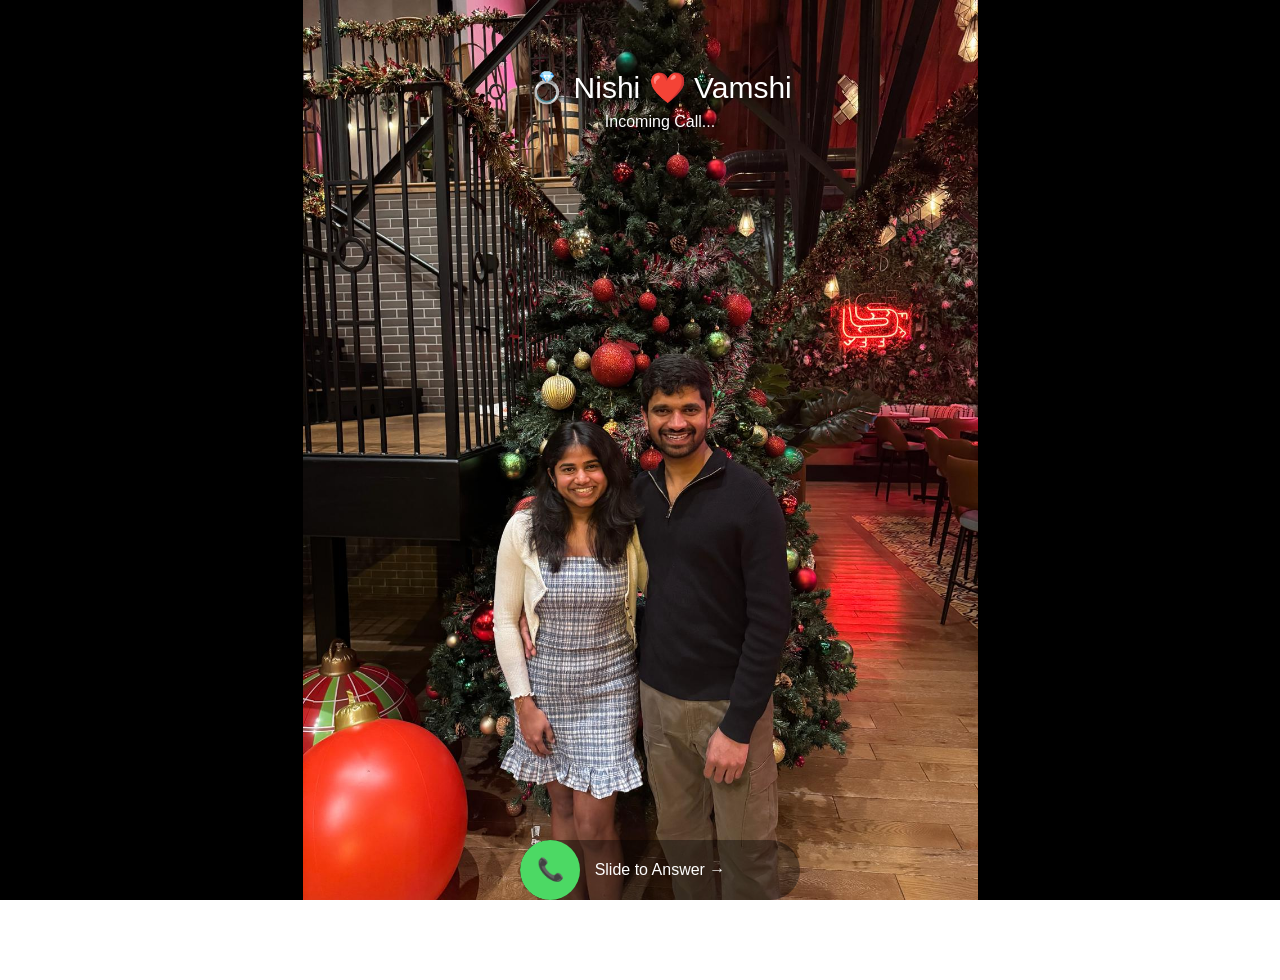
==== index.html @ e2b1ae80 "Final working RSVP form with Formspree" ====
<!DOCTYPE html>
<html lang="en">
<head>
<meta charset="UTF-8">
<meta name="viewport" content="width=device-width, initial-scale=1.0">
<title>Incoming Call</title>

<style>
  body, html {
    margin: 0;
    padding: 0;
    height: 100%;
    font-family: -apple-system, BlinkMacSystemFont, sans-serif;
    overflow: hidden;
  }

  /* FULL IMAGE BACKGROUND (NO BLUR) */
  .background {
    position: absolute;
    width: 100%;
    height: 100%;
  }

  .background img {
    width: 100%;
    height: 100%;
    object-fit: contain; /* 👈 FULL image visible (no crop) */
    background-color: black; /* fills empty space */
  }

  /* Overlay content */
  .screen {
    position: absolute;
    top: 0;
    left: 0;
    width: 100%;
    height: 100%;
    display: flex;
    flex-direction: column;
    justify-content: space-between;
    align-items: center;
    color: white;
    text-align: center;
    padding: 40px 20px;
  }

  .top {
    margin-top: 30px;
  }

  .caller {
    font-size: 30px;
    font-weight: 500;
    text-shadow: 0 2px 6px rgba(0,0,0,0.7);
  }

  .subtext {
    font-size: 16px;
    margin-top: 8px;
    text-shadow: 0 2px 6px rgba(0,0,0,0.7);
  }

  /* SLIDER */
  .slider-container {
    width: 280px;
    max-width: 90%;
    height: 60px;
    background: rgba(0,0,0,0.4);
    border-radius: 40px;
    position: relative;
    overflow: hidden;
    margin-bottom: 40px;
  }

  .slider-text {
    position: absolute;
    width: 100%;
    text-align: center;
    line-height: 60px;
    color: #fff;
    font-size: 16px;
  }

  .slider {
    height: 60px;
    width: 60px;
    background: #4cd964;
    border-radius: 50%;
    position: absolute;
    left: 0;
    top: 0;
    display: flex;
    align-items: center;
    justify-content: center;
    font-size: 22px;
    cursor: grab;
  }

  .slider:active {
    cursor: grabbing;
  }

  /* MOBILE */
  @media (max-width: 600px) {
    .caller {
      font-size: 24px;
    }

    .slider-container {
      height: 55px;
    }

    .slider {
      height: 55px;
      width: 55px;
    }
  }

</style>
</head>

<body>

<!-- BACKGROUND IMAGE -->
<div class="background">
  <img src="cover.jpeg" alt="Couple Photo">
</div>

<!-- UI -->
<div class="screen">
  <div class="top">
    <div class="caller">💍 Nishi ❤️ Vamshi</div>
    <div class="subtext">Incoming Call...</div>
  </div>

  <div class="slider-container">
    <div class="slider-text">Slide to Answer →</div>
    <div class="slider" id="slider">📞</div>
  </div>
</div>

<script>
  const slider = document.getElementById("slider");
  const container = document.querySelector(".slider-container");

  let isDragging = false;

  slider.addEventListener("mousedown", () => isDragging = true);
  document.addEventListener("mouseup", () => isDragging = false);

  document.addEventListener("mousemove", (e) => {
    if (!isDragging) return;

    let rect = container.getBoundingClientRect();
    let x = e.clientX - rect.left - 30;

    if (x < 0) x = 0;
    if (x > rect.width - 60) x = rect.width - 60;

    slider.style.left = x + "px";

    if (x >= rect.width - 65) {
      window.location.href = "invte.html";
    }
  });

  // MOBILE TOUCH
  slider.addEventListener("touchstart", () => isDragging = true);
  document.addEventListener("touchend", () => isDragging = false);

  document.addEventListener("touchmove", (e) => {
    if (!isDragging) return;

    let rect = container.getBoundingClientRect();
    let x = e.touches[0].clientX - rect.left - 30;

    if (x < 0) x = 0;
    if (x > rect.width - 60) x = rect.width - 60;

    slider.style.left = x + "px";

    if (x >= rect.width - 65) {
      window.location.href = "invte.html";
    }
  });
</script>

</body>
</html>
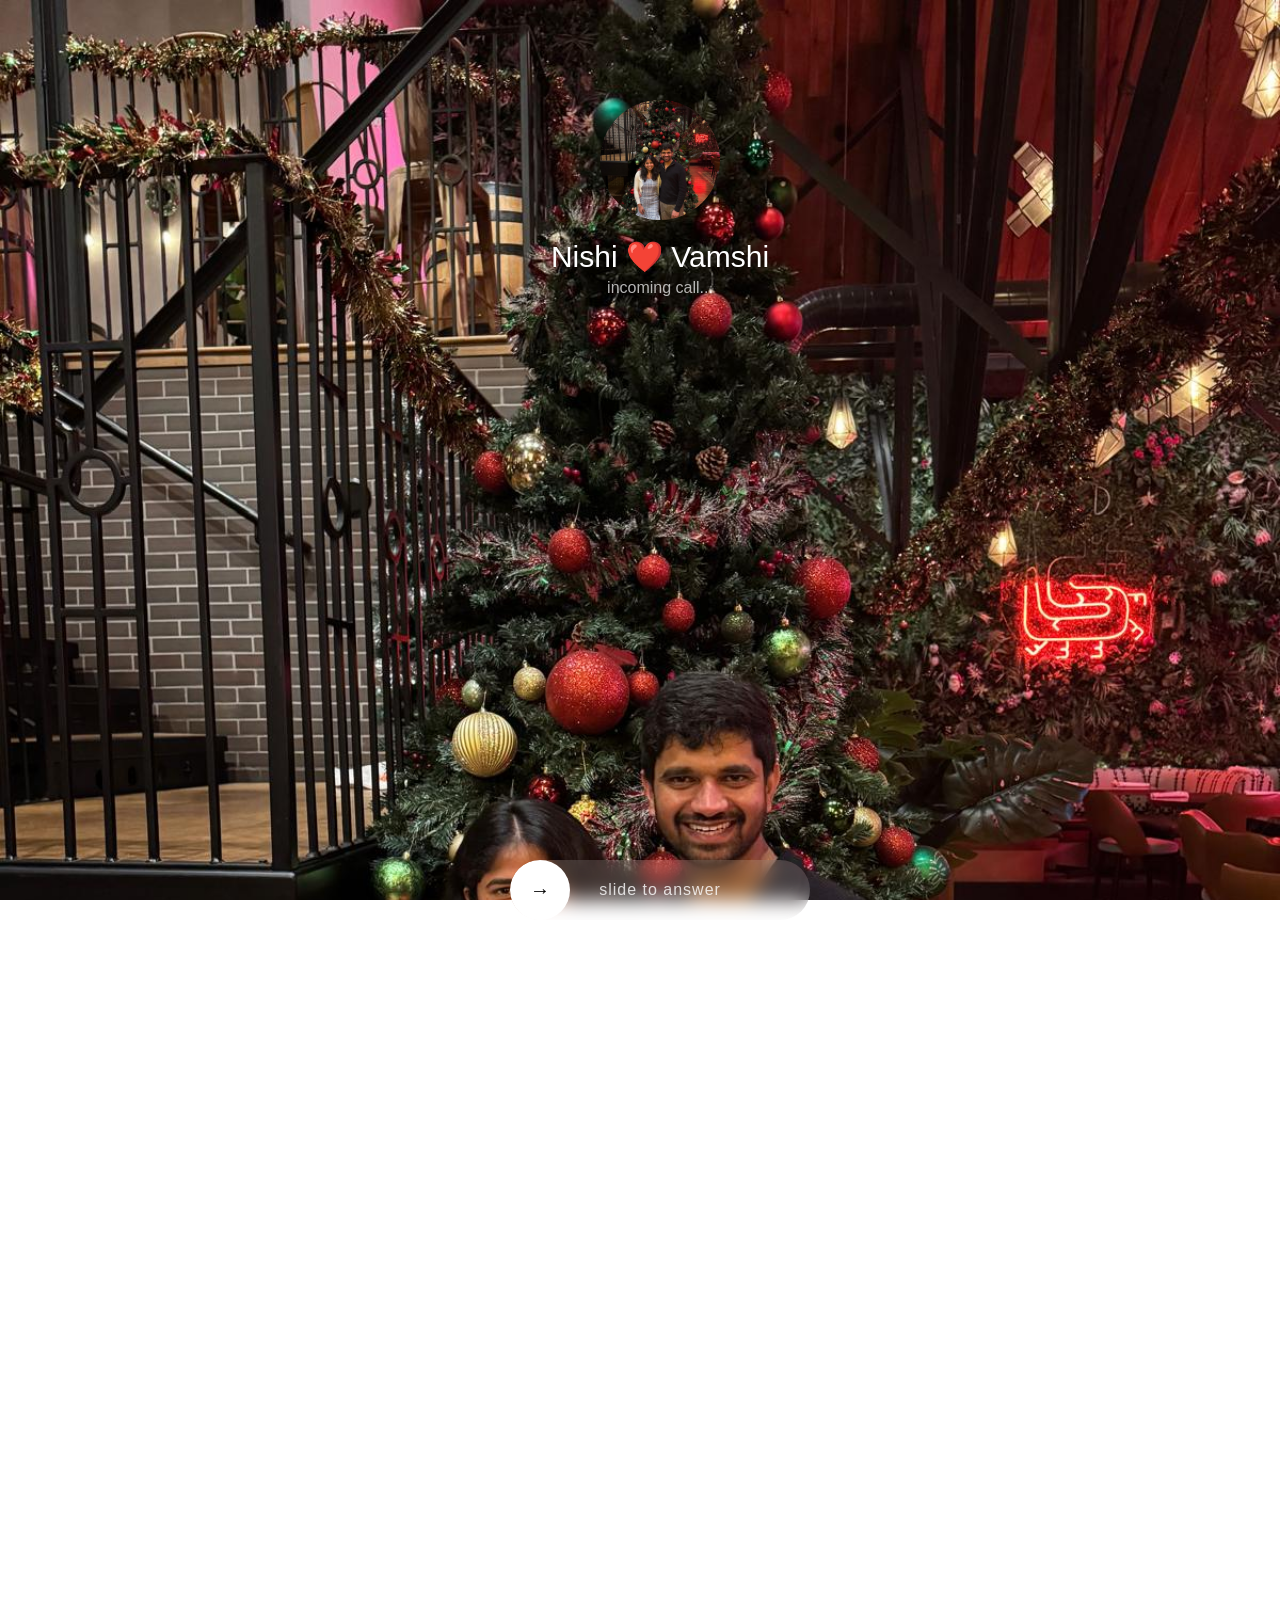
==== commit ff14750b: "Final working RSVP form with Formspree" ====
--- a/index.html
+++ b/index.html
@@ -14,59 +14,68 @@
     overflow: hidden;
   }
 
-  /* FULL IMAGE BACKGROUND (NO BLUR) */
-  .background {
-    position: absolute;
-    width: 100%;
-    height: 100%;
-  }
-
+  /* Background Image */
   .background img {
     width: 100%;
     height: 100%;
-    object-fit: contain; /* 👈 FULL image visible (no crop) */
-    background-color: black; /* fills empty space */
+    object-fit: cover;
   }
 
-  /* Overlay content */
+  /* Overlay */
   .screen {
     position: absolute;
     top: 0;
     left: 0;
+    height: 100%;
     width: 100%;
-    height: 100%;
     display: flex;
     flex-direction: column;
     justify-content: space-between;
     align-items: center;
     color: white;
     text-align: center;
-    padding: 40px 20px;
+    padding: 60px 20px;
   }
 
+  /* Caller section */
   .top {
-    margin-top: 30px;
+    margin-top: 40px;
+  }
+
+  .caller-img {
+    width: 120px;
+    height: 120px;
+    border-radius: 50%;
+    object-fit: cover;
+    margin-bottom: 15px;
+    animation: pulse 2s infinite;
+  }
+
+  @keyframes pulse {
+    0% { transform: scale(1); }
+    50% { transform: scale(1.05); }
+    100% { transform: scale(1); }
   }
 
   .caller {
     font-size: 30px;
     font-weight: 500;
-    text-shadow: 0 2px 6px rgba(0,0,0,0.7);
   }
 
   .subtext {
     font-size: 16px;
-    margin-top: 8px;
-    text-shadow: 0 2px 6px rgba(0,0,0,0.7);
+    color: rgba(255,255,255,0.7);
+    margin-top: 5px;
   }
 
-  /* SLIDER */
+  /* Slider */
   .slider-container {
-    width: 280px;
+    width: 300px;
     max-width: 90%;
     height: 60px;
-    background: rgba(0,0,0,0.4);
     border-radius: 40px;
+    background: rgba(255,255,255,0.15);
+    backdrop-filter: blur(10px);
     position: relative;
     overflow: hidden;
     margin-bottom: 40px;
@@ -77,14 +86,16 @@
     width: 100%;
     text-align: center;
     line-height: 60px;
-    color: #fff;
+    color: rgba(255,255,255,0.8);
     font-size: 16px;
+    letter-spacing: 1px;
   }
 
   .slider {
+    width: 60px;
     height: 60px;
-    width: 60px;
-    background: #4cd964;
+    background: white;
+    color: black;
     border-radius: 50%;
     position: absolute;
     left: 0;
@@ -92,28 +103,13 @@
     display: flex;
     align-items: center;
     justify-content: center;
-    font-size: 22px;
+    font-size: 20px;
     cursor: grab;
+    transition: 0.2s;
   }
 
   .slider:active {
     cursor: grabbing;
-  }
-
-  /* MOBILE */
-  @media (max-width: 600px) {
-    .caller {
-      font-size: 24px;
-    }
-
-    .slider-container {
-      height: 55px;
-    }
-
-    .slider {
-      height: 55px;
-      width: 55px;
-    }
   }
 
 </style>
@@ -121,22 +117,28 @@
 
 <body>
 
-<!-- BACKGROUND IMAGE -->
+<!-- Background -->
 <div class="background">
-  <img src="cover.jpeg" alt="Couple Photo">
+  <img src="cover.jpeg" alt="Couple">
 </div>
 
 <!-- UI -->
 <div class="screen">
+
   <div class="top">
-    <div class="caller">💍 Nishi ❤️ Vamshi</div>
-    <div class="subtext">Incoming Call...</div>
+    <!-- Caller Photo -->
+    <img src="cover.jpeg" class="caller-img" alt="Caller">
+
+    <div class="caller">Nishi ❤️ Vamshi</div>
+    <div class="subtext">incoming call...</div>
   </div>
 
+  <!-- Slider -->
   <div class="slider-container">
-    <div class="slider-text">Slide to Answer →</div>
-    <div class="slider" id="slider">📞</div>
+    <div class="slider-text">slide to answer</div>
+    <div class="slider" id="slider">→</div>
   </div>
+
 </div>
 
 <script>
@@ -160,11 +162,11 @@
     slider.style.left = x + "px";
 
     if (x >= rect.width - 65) {
-      window.location.href = "invte.html";
+      window.location.href = "invite.html";
     }
   });
 
-  // MOBILE TOUCH
+  // Mobile support
   slider.addEventListener("touchstart", () => isDragging = true);
   document.addEventListener("touchend", () => isDragging = false);
 
@@ -180,7 +182,7 @@
     slider.style.left = x + "px";
 
     if (x >= rect.width - 65) {
-      window.location.href = "invte.html";
+      window.location.href = "invite.html";
     }
   });
 </script>
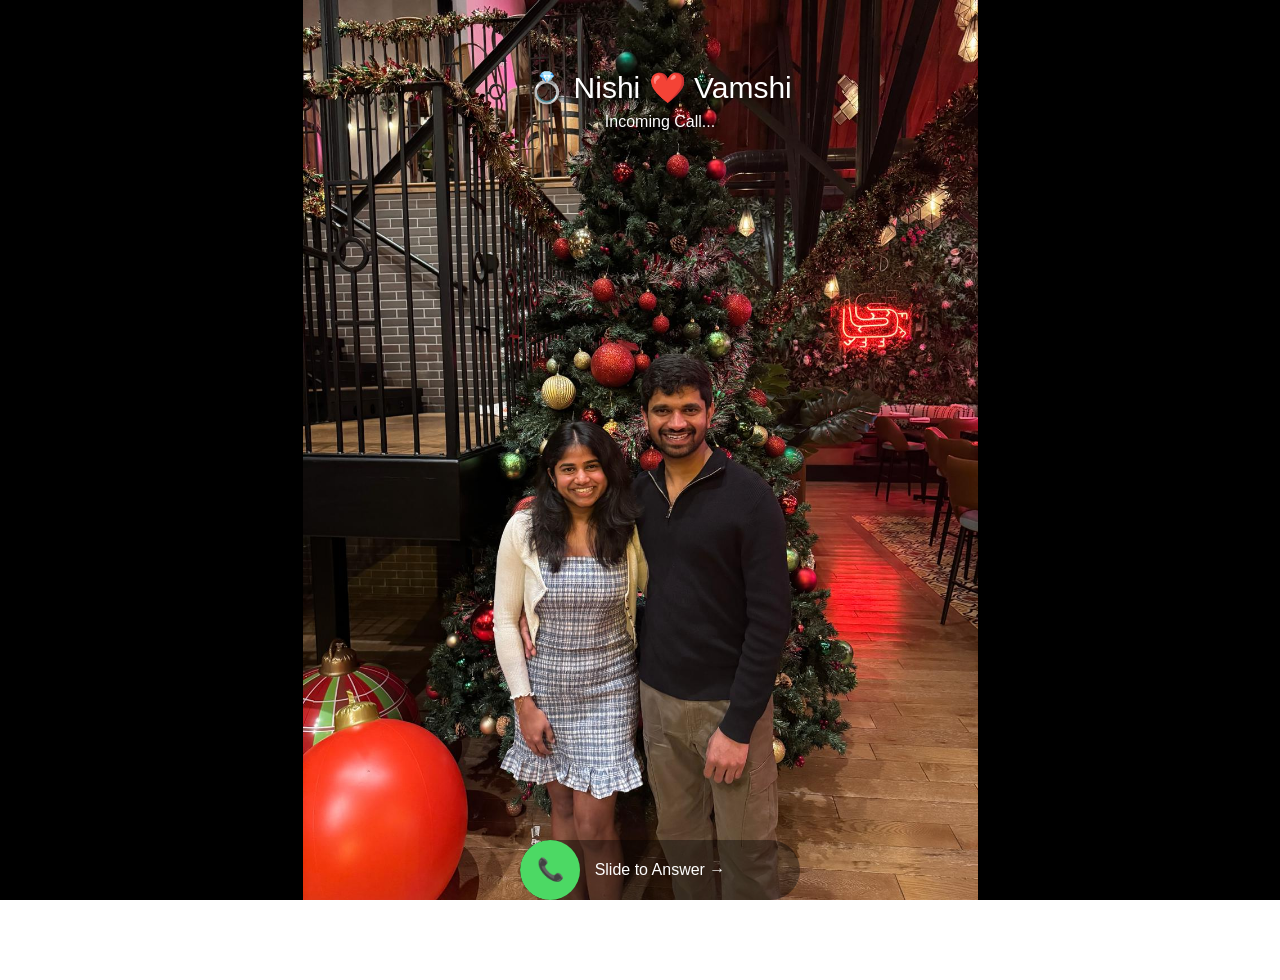
==== commit 5c673d8a: "Final working RSVP form with Formspree" ====
--- a/index.html
+++ b/index.html
@@ -14,68 +14,59 @@
     overflow: hidden;
   }
 
-  /* Background Image */
+  /* FULL IMAGE BACKGROUND (NO BLUR) */
+  .background {
+    position: absolute;
+    width: 100%;
+    height: 100%;
+  }
+
   .background img {
     width: 100%;
     height: 100%;
-    object-fit: cover;
+    object-fit: contain; /* 👈 FULL image visible (no crop) */
+    background-color: black; /* fills empty space */
   }
 
-  /* Overlay */
+  /* Overlay content */
   .screen {
     position: absolute;
     top: 0;
     left: 0;
+    width: 100%;
     height: 100%;
-    width: 100%;
     display: flex;
     flex-direction: column;
     justify-content: space-between;
     align-items: center;
     color: white;
     text-align: center;
-    padding: 60px 20px;
+    padding: 40px 20px;
   }
 
-  /* Caller section */
   .top {
-    margin-top: 40px;
-  }
-
-  .caller-img {
-    width: 120px;
-    height: 120px;
-    border-radius: 50%;
-    object-fit: cover;
-    margin-bottom: 15px;
-    animation: pulse 2s infinite;
-  }
-
-  @keyframes pulse {
-    0% { transform: scale(1); }
-    50% { transform: scale(1.05); }
-    100% { transform: scale(1); }
+    margin-top: 30px;
   }
 
   .caller {
     font-size: 30px;
     font-weight: 500;
+    text-shadow: 0 2px 6px rgba(0,0,0,0.7);
   }
 
   .subtext {
     font-size: 16px;
-    color: rgba(255,255,255,0.7);
-    margin-top: 5px;
+    margin-top: 8px;
+    text-shadow: 0 2px 6px rgba(0,0,0,0.7);
   }
 
-  /* Slider */
+  /* SLIDER */
   .slider-container {
-    width: 300px;
+    width: 280px;
     max-width: 90%;
     height: 60px;
+    background: rgba(0,0,0,0.4);
     border-radius: 40px;
-    background: rgba(255,255,255,0.15);
-    backdrop-filter: blur(10px);
     position: relative;
     overflow: hidden;
     margin-bottom: 40px;
@@ -86,16 +77,14 @@
     width: 100%;
     text-align: center;
     line-height: 60px;
-    color: rgba(255,255,255,0.8);
+    color: #fff;
     font-size: 16px;
-    letter-spacing: 1px;
   }
 
   .slider {
+    height: 60px;
     width: 60px;
-    height: 60px;
-    background: white;
-    color: black;
+    background: #4cd964;
     border-radius: 50%;
     position: absolute;
     left: 0;
@@ -103,13 +92,28 @@
     display: flex;
     align-items: center;
     justify-content: center;
-    font-size: 20px;
+    font-size: 22px;
     cursor: grab;
-    transition: 0.2s;
   }
 
   .slider:active {
     cursor: grabbing;
+  }
+
+  /* MOBILE */
+  @media (max-width: 600px) {
+    .caller {
+      font-size: 24px;
+    }
+
+    .slider-container {
+      height: 55px;
+    }
+
+    .slider {
+      height: 55px;
+      width: 55px;
+    }
   }
 
 </style>
@@ -117,28 +121,22 @@
 
 <body>
 
-<!-- Background -->
+<!-- BACKGROUND IMAGE -->
 <div class="background">
-  <img src="cover.jpeg" alt="Couple">
+  <img src="cover.jpeg" alt="Couple Photo">
 </div>
 
 <!-- UI -->
 <div class="screen">
-
   <div class="top">
-    <!-- Caller Photo -->
-    <img src="cover.jpeg" class="caller-img" alt="Caller">
-
-    <div class="caller">Nishi ❤️ Vamshi</div>
-    <div class="subtext">incoming call...</div>
+    <div class="caller">💍 Nishi ❤️ Vamshi</div>
+    <div class="subtext">Incoming Call...</div>
   </div>
 
-  <!-- Slider -->
   <div class="slider-container">
-    <div class="slider-text">slide to answer</div>
-    <div class="slider" id="slider">→</div>
+    <div class="slider-text">Slide to Answer →</div>
+    <div class="slider" id="slider">📞</div>
   </div>
-
 </div>
 
 <script>
@@ -166,7 +164,7 @@
     }
   });
 
-  // Mobile support
+  // MOBILE TOUCH
   slider.addEventListener("touchstart", () => isDragging = true);
   document.addEventListener("touchend", () => isDragging = false);
 
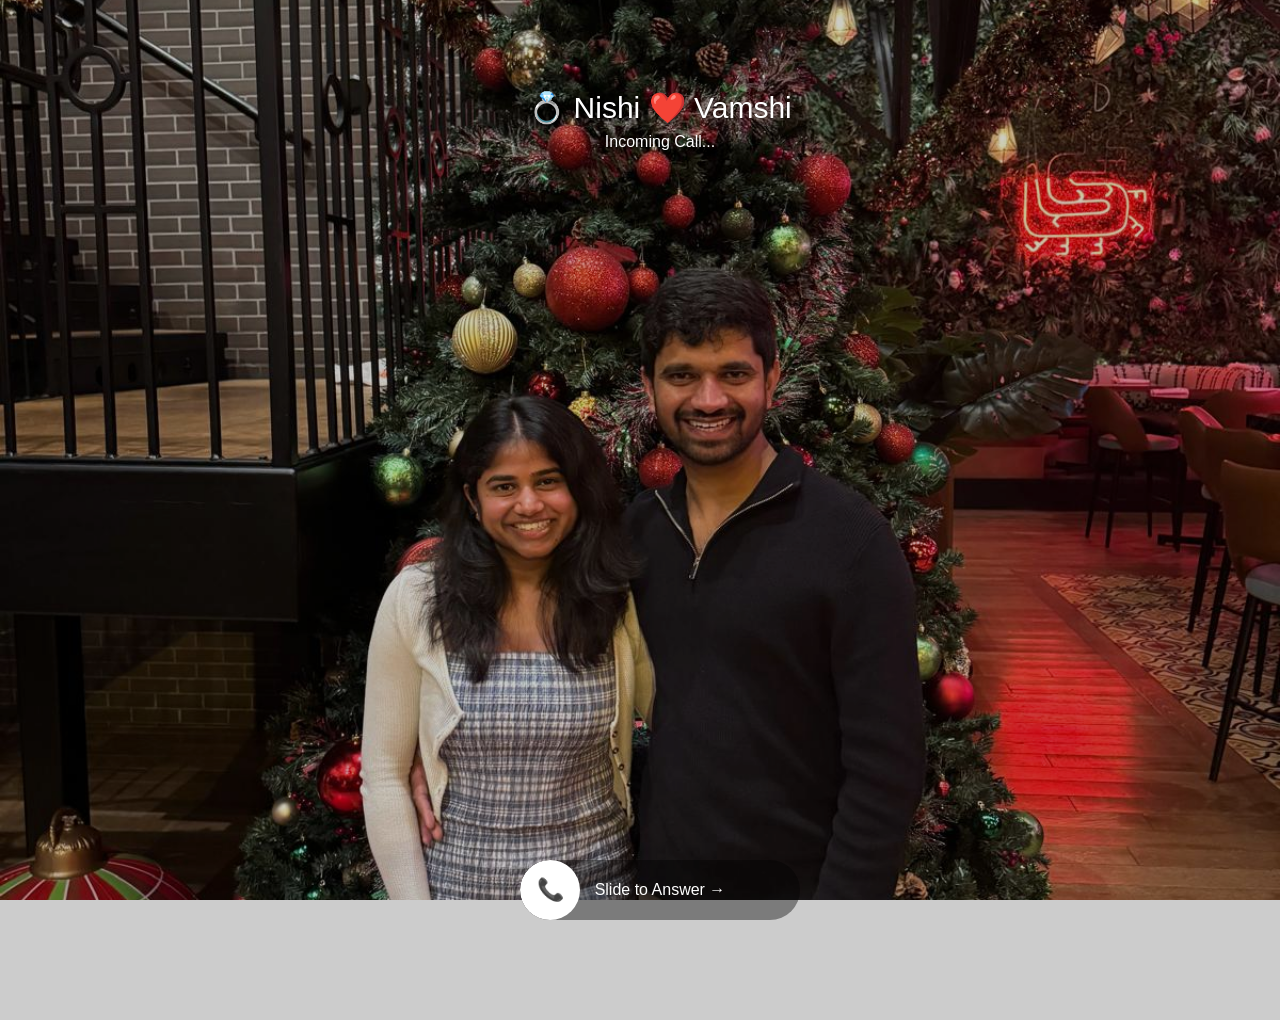
==== commit fdab30c6: "UI polish - iPhone style call screen" ====
--- a/index.html
+++ b/index.html
@@ -24,7 +24,7 @@
   .background img {
     width: 100%;
     height: 100%;
-    object-fit: contain; /* 👈 FULL image visible (no crop) */
+    object-fit: cover; /* 👈 FULL image visible (no crop) */
     background-color: black; /* fills empty space */
   }
 
@@ -41,7 +41,8 @@
     align-items: center;
     color: white;
     text-align: center;
-    padding: 40px 20px;
+    padding: 60px 20px;
+    background: rgba(0,0,0,0.2); 
   }
 
   .top {
@@ -51,7 +52,7 @@
   .caller {
     font-size: 30px;
     font-weight: 500;
-    text-shadow: 0 2px 6px rgba(0,0,0,0.7);
+    text-shadow: 0 1px 3px rgba(0,0,0,0.5);
   }
 
   .subtext {
@@ -84,7 +85,8 @@
   .slider {
     height: 60px;
     width: 60px;
-    background: #4cd964;
+    background: white;
+    color: black;
     border-radius: 50%;
     position: absolute;
     left: 0;
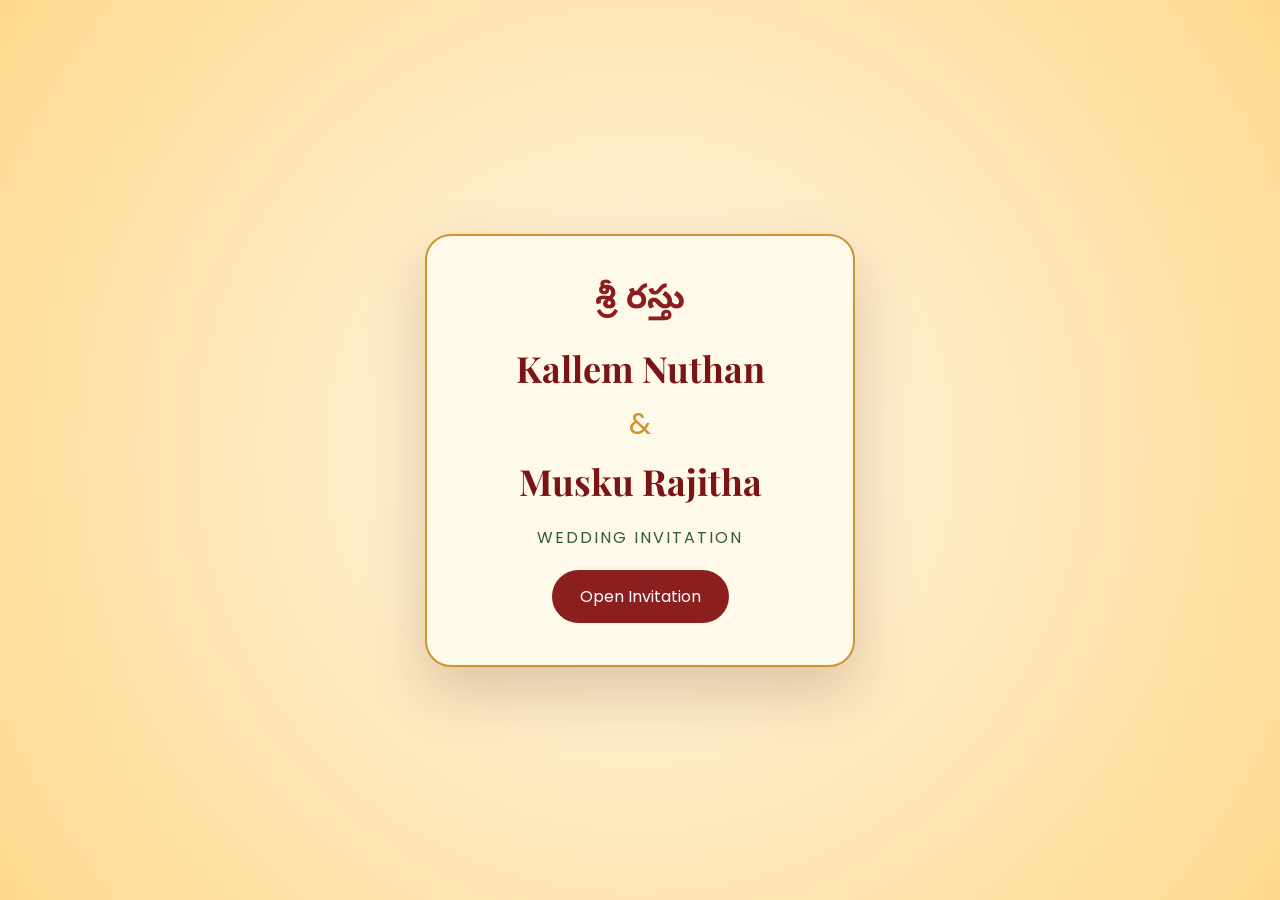
==== commit bd0ec897: "Demo" ====
--- a/index.html
+++ b/index.html
@@ -1,191 +1,123 @@
 <!DOCTYPE html>
 <html lang="en">
 <head>
-<meta charset="UTF-8">
-<meta name="viewport" content="width=device-width, initial-scale=1.0">
-<title>Incoming Call</title>
-
-<style>
-  body, html {
-    margin: 0;
-    padding: 0;
-    height: 100%;
-    font-family: -apple-system, BlinkMacSystemFont, sans-serif;
-    overflow: hidden;
-  }
-
-  /* FULL IMAGE BACKGROUND (NO BLUR) */
-  .background {
-    position: absolute;
-    width: 100%;
-    height: 100%;
-  }
-
-  .background img {
-    width: 100%;
-    height: 100%;
-    object-fit: cover; /* 👈 FULL image visible (no crop) */
-    background-color: black; /* fills empty space */
-  }
-
-  /* Overlay content */
-  .screen {
-    position: absolute;
-    top: 0;
-    left: 0;
-    width: 100%;
-    height: 100%;
-    display: flex;
-    flex-direction: column;
-    justify-content: space-between;
-    align-items: center;
-    color: white;
-    text-align: center;
-    padding: 60px 20px;
-    background: rgba(0,0,0,0.2); 
-  }
-
-  .top {
-    margin-top: 30px;
-  }
-
-  .caller {
-    font-size: 30px;
-    font-weight: 500;
-    text-shadow: 0 1px 3px rgba(0,0,0,0.5);
-  }
-
-  .subtext {
-    font-size: 16px;
-    margin-top: 8px;
-    text-shadow: 0 2px 6px rgba(0,0,0,0.7);
-  }
-
-  /* SLIDER */
-  .slider-container {
-    width: 280px;
-    max-width: 90%;
-    height: 60px;
-    background: rgba(0,0,0,0.4);
-    border-radius: 40px;
-    position: relative;
-    overflow: hidden;
-    margin-bottom: 40px;
-  }
-
-  .slider-text {
-    position: absolute;
-    width: 100%;
-    text-align: center;
-    line-height: 60px;
-    color: #fff;
-    font-size: 16px;
-  }
-
-  .slider {
-    height: 60px;
-    width: 60px;
-    background: white;
-    color: black;
-    border-radius: 50%;
-    position: absolute;
-    left: 0;
-    top: 0;
-    display: flex;
-    align-items: center;
-    justify-content: center;
-    font-size: 22px;
-    cursor: grab;
-  }
-
-  .slider:active {
-    cursor: grabbing;
-  }
-
-  /* MOBILE */
-  @media (max-width: 600px) {
-    .caller {
-      font-size: 24px;
-    }
-
-    .slider-container {
-      height: 55px;
-    }
-
-    .slider {
-      height: 55px;
-      width: 55px;
-    }
-  }
-
-</style>
+  <meta charset="UTF-8" />
+  <meta name="viewport" content="width=device-width, initial-scale=1.0" />
+  <title>Kallem Nuthan & Musku Rajitha RSVP</title>
+  <link rel="stylesheet" href="style.css" />
 </head>
-
 <body>
 
-<!-- BACKGROUND IMAGE -->
-<div class="background">
-  <img src="cover.jpeg" alt="Couple Photo">
-</div>
+  <section class="opening-screen" id="openingScreen">
+    <div class="opening-card">
+      <p class="telugu-title">శ్రీ రస్తు</p>
+      <h1>Kallem Nuthan</h1>
+      <span>&</span>
+      <h1>Musku Rajitha</h1>
+      <p class="opening-text">Wedding Invitation</p>
+      <button onclick="openInvitation()">Open Invitation</button>
+    </div>
+  </section>
 
-<!-- UI -->
-<div class="screen">
-  <div class="top">
-    <div class="caller">💍 Nishi ❤️ Vamshi</div>
-    <div class="subtext">Incoming Call...</div>
-  </div>
+  <main id="mainContent" class="hidden">
 
-  <div class="slider-container">
-    <div class="slider-text">Slide to Answer →</div>
-    <div class="slider" id="slider">📞</div>
-  </div>
-</div>
+    <button class="music-btn" id="musicBtn">🎵 Play Music</button>
 
-<script>
-  const slider = document.getElementById("slider");
-  const container = document.querySelector(".slider-container");
+    <audio id="bgMusic" loop>
+      <source src="music/wedding-music.mp3" type="audio/mpeg" />
+    </audio>
 
-  let isDragging = false;
+    <section class="hero">
+      <img src="images/invitation-poster.png" alt="Wedding Invitation Poster" class="poster-img" />
 
-  slider.addEventListener("mousedown", () => isDragging = true);
-  document.addEventListener("mouseup", () => isDragging = false);
+      <div class="hero-buttons">
+        <button class="main-btn" onclick="scrollToRSVP()">RSVP Now</button>
+        <button class="outline-btn" onclick="shareInvitation()">Share Invitation</button>
+      </div>
+    </section>
 
-  document.addEventListener("mousemove", (e) => {
-    if (!isDragging) return;
+    <section class="details-section">
+      <h2>Wedding Details</h2>
+      <p class="telugu-line">మీ రాక మా ఆనందం</p>
 
-    let rect = container.getBoundingClientRect();
-    let x = e.clientX - rect.left - 30;
+      <div class="details-grid">
+        <div class="detail-card">
+          <h3>📅 Date</h3>
+          <p>07/05/2026</p>
+          <span>Sunday</span>
+        </div>
 
-    if (x < 0) x = 0;
-    if (x > rect.width - 60) x = rect.width - 60;
+        <div class="detail-card">
+          <h3>⏰ Muhurtham</h3>
+          <p>9:51 AM</p>
+          <span>Wedding Ceremony</span>
+        </div>
 
-    slider.style.left = x + "px";
+        <div class="detail-card">
+          <h3>📍 Venue</h3>
+          <p>4381 US-377</p>
+          <span>Aubrey, TX 76227</span>
+        </div>
+      </div>
 
-    if (x >= rect.width - 65) {
-      window.location.href = "invite.html";
-    }
-  });
+      <div class="action-buttons">
+        <a
+          class="main-btn"
+          href="https://www.google.com/maps/search/?api=1&query=4381+US-377+Aubrey+TX+76227"
+          target="_blank"
+        >
+          Open Maps
+        </a>
 
-  // MOBILE TOUCH
-  slider.addEventListener("touchstart", () => isDragging = true);
-  document.addEventListener("touchend", () => isDragging = false);
+        <a
+          class="outline-btn"
+          href="https://calendar.google.com/calendar/render?action=TEMPLATE&text=Kallem+Nuthan+and+Musku+Rajitha+Wedding&dates=20260705T145100Z/20260705T175100Z&details=Wedding+Muhurtham+at+9:51+AM&location=4381+US-377,+Aubrey,+TX+76227"
+          target="_blank"
+        >
+          Add to Calendar
+        </a>
+      </div>
+    </section>
 
-  document.addEventListener("touchmove", (e) => {
-    if (!isDragging) return;
+    <section class="rsvp-section" id="rsvpForm">
+      <div class="form-card">
+        <p class="telugu-title small">శుభాకాంక్షలు</p>
+        <h2>RSVP</h2>
+        <p>Please confirm your presence</p>
 
-    let rect = container.getBoundingClientRect();
-    let x = e.touches[0].clientX - rect.left - 30;
+        <form action="https://formspree.io/f/xeenbkzr" method="POST">
+          <input type="text" name="name" placeholder="Your Name" required />
 
-    if (x < 0) x = 0;
-    if (x > rect.width - 60) x = rect.width - 60;
+          <select name="attendance" required>
+            <option value="">Will you attend?</option>
+            <option value="Yes">Yes, I will attend</option>
+            <option value="No">Sorry, I can't attend</option>
+            <option value="Maybe">Maybe</option>
+          </select>
 
-    slider.style.left = x + "px";
+                    <select name="Meal" required>
+            <option value="">Meal Preferences?</option>
+            <option value="Non-Veg">Non - Veg</option>
+            <option value="Veggie">Veggie</option>
+          </select>
 
-    if (x >= rect.width - 65) {
-      window.location.href = "invite.html";
-    }
-  });
-</script>
+          <input type="number" name="guests" placeholder="Number of Guests" min="1" />
 
+          <textarea name="message" placeholder="Your blessings / message"></textarea>
+
+          <button type="submit">Submit RSVP</button>
+        </form>
+      </div>
+    </section>
+
+    <footer>
+      <p>With love,</p>
+      <h3>Kallem Nuthan & Musku Rajitha</h3>
+      <p class="telugu-line">మీ ఆశీర్వాదాలు మా జీవితానికి వెలుగు</p>
+    </footer>
+
+  </main>
+
+  <script src="script.js"></script>
 </body>
 </html>
--- a/style.css
+++ b/style.css
@@ -0,0 +1,338 @@
+@import url('https://fonts.googleapis.com/css2?family=Noto+Sans+Telugu:wght@400;700&family=Playfair+Display:wght@600;700&family=Poppins:wght@400;500;600&display=swap');
+
+* {
+  box-sizing: border-box;
+}
+
+html {
+  scroll-behavior: smooth;
+}
+
+body {
+  margin: 0;
+  background: #fff3d7;
+  color: #4a2511;
+  font-family: 'Poppins', sans-serif;
+}
+
+.hidden {
+  display: none;
+}
+
+/* Opening */
+.opening-screen {
+  min-height: 100vh;
+  background: radial-gradient(circle, #fff8e8, #ffd98f);
+  display: flex;
+  justify-content: center;
+  align-items: center;
+  padding: 20px;
+}
+
+.opening-card {
+  width: 100%;
+  max-width: 430px;
+  background: #fff9e9;
+  border: 2px solid #c99632;
+  border-radius: 26px;
+  padding: 42px 28px;
+  text-align: center;
+  box-shadow: 0 25px 60px rgba(80, 25, 10, 0.2);
+  animation: fadeIn 1.2s ease;
+}
+
+.telugu-title {
+  font-family: 'Noto Sans Telugu', sans-serif;
+  font-size: 34px;
+  font-weight: 700;
+  color: #8b1e1e;
+  margin: 0 0 20px;
+}
+
+.telugu-title.small {
+  font-size: 24px;
+  margin-bottom: 5px;
+}
+
+.opening-card h1 {
+  font-family: 'Playfair Display', serif;
+  font-size: 36px;
+  color: #7b1515;
+  margin: 10px 0;
+}
+
+.opening-card span {
+  color: #c99632;
+  font-size: 30px;
+}
+
+.opening-text {
+  margin: 20px 0;
+  color: #315c36;
+  letter-spacing: 2px;
+  text-transform: uppercase;
+}
+
+/* Buttons */
+button {
+  border: none;
+  cursor: pointer;
+  font-family: 'Poppins', sans-serif;
+}
+
+.main-btn,
+.opening-card button,
+form button {
+  background: #8b1e1e;
+  color: white;
+  padding: 14px 28px;
+  border-radius: 999px;
+  font-size: 16px;
+  text-decoration: none;
+  display: inline-block;
+  transition: 0.3s ease;
+}
+
+.outline-btn {
+  background: #fff9e9;
+  color: #8b1e1e;
+  border: 1px solid #8b1e1e;
+  padding: 13px 26px;
+  border-radius: 999px;
+  font-size: 16px;
+  text-decoration: none;
+  display: inline-block;
+  transition: 0.3s ease;
+}
+
+.main-btn:hover,
+.opening-card button:hover,
+form button:hover,
+.outline-btn:hover {
+  transform: translateY(-2px);
+  box-shadow: 0 10px 24px rgba(80, 25, 10, 0.18);
+}
+
+/* Music */
+.music-btn {
+  position: fixed;
+  top: 18px;
+  right: 18px;
+  z-index: 10;
+  background: #315c36;
+  color: white;
+  padding: 10px 16px;
+  border-radius: 999px;
+  box-shadow: 0 8px 20px rgba(0,0,0,0.18);
+}
+
+/* Hero */
+.hero {
+  min-height: 100vh;
+  padding: 40px 18px;
+  display: flex;
+  flex-direction: column;
+  justify-content: center;
+  align-items: center;
+  background: #fff3d7;
+}
+
+.poster-img {
+  width: 100%;
+  max-width: 560px;
+  border-radius: 22px;
+  box-shadow: 0 25px 70px rgba(93, 35, 14, 0.25);
+  animation: fadeUp 1s ease;
+}
+
+.hero-buttons,
+.action-buttons {
+  margin-top: 24px;
+  display: flex;
+  gap: 14px;
+  flex-wrap: wrap;
+  justify-content: center;
+}
+
+/* Details */
+.details-section {
+  padding: 70px 20px;
+  text-align: center;
+  background: #fff9e9;
+}
+
+.details-section h2,
+.rsvp-section h2 {
+  font-family: 'Playfair Display', serif;
+  font-size: 42px;
+  color: #7b1515;
+  margin: 0;
+}
+
+.telugu-line {
+  font-family: 'Noto Sans Telugu', sans-serif;
+  color: #8b1e1e;
+  font-weight: 700;
+  font-size: 20px;
+}
+
+.details-grid {
+  max-width: 950px;
+  margin: 35px auto;
+  display: grid;
+  grid-template-columns: repeat(3, 1fr);
+  gap: 22px;
+}
+
+.detail-card {
+  background: #fff3d4;
+  border: 1px solid #d5ad5a;
+  border-radius: 22px;
+  padding: 25px 18px;
+  box-shadow: 0 12px 30px rgba(90, 35, 10, 0.08);
+}
+
+.detail-card h3 {
+  color: #8b1e1e;
+  margin: 0 0 12px;
+}
+
+.detail-card p {
+  font-size: 22px;
+  font-weight: 600;
+  color: #315c36;
+  margin: 0;
+}
+
+/* RSVP */
+.rsvp-section {
+  padding: 80px 20px;
+  background: #fff0c8;
+}
+
+.form-card {
+  max-width: 560px;
+  margin: auto;
+  background: #fffaf0;
+  border: 2px solid #c99632;
+  border-radius: 26px;
+  padding: 34px;
+  text-align: center;
+  box-shadow: 0 20px 55px rgba(80, 25, 10, 0.18);
+}
+
+form {
+  margin-top: 25px;
+  display: flex;
+  flex-direction: column;
+  gap: 15px;
+}
+
+input,
+select,
+textarea {
+  width: 100%;
+  padding: 15px;
+  border: 1px solid #d6b56d;
+  border-radius: 14px;
+  font-size: 15px;
+  font-family: 'Poppins', sans-serif;
+  background: white;
+}
+
+textarea {
+  min-height: 100px;
+  resize: vertical;
+}
+
+form button {
+  margin-top: 8px;
+}
+
+/* Footer */
+footer {
+  text-align: center;
+  padding: 42px 20px;
+  background: #7b1515;
+  color: #fff6df;
+}
+
+footer h3 {
+  font-family: 'Playfair Display', serif;
+  font-size: 28px;
+  margin: 8px 0;
+}
+
+footer .telugu-line {
+  color: #ffd98a;
+}
+
+/* Animations */
+@keyframes fadeIn {
+  from {
+    opacity: 0;
+    transform: scale(0.96);
+  }
+  to {
+    opacity: 1;
+    transform: scale(1);
+  }
+}
+
+@keyframes fadeUp {
+  from {
+    opacity: 0;
+    transform: translateY(35px);
+  }
+  to {
+    opacity: 1;
+    transform: translateY(0);
+  }
+}
+
+/* Mobile */
+@media (max-width: 768px) {
+  .opening-card h1 {
+    font-size: 30px;
+  }
+
+  .telugu-title {
+    font-size: 30px;
+  }
+
+  .details-grid {
+    grid-template-columns: 1fr;
+  }
+
+  .details-section h2,
+  .rsvp-section h2 {
+    font-size: 34px;
+  }
+
+  .form-card {
+    padding: 26px 20px;
+  }
+
+  .music-btn {
+    top: 12px;
+    right: 12px;
+    font-size: 13px;
+    padding: 9px 13px;
+  }
+}
+
+@media (max-width: 480px) {
+  .hero {
+    padding: 25px 12px;
+  }
+
+  .poster-img {
+    border-radius: 16px;
+  }
+
+  .main-btn,
+  .outline-btn {
+    width: 90%;
+    text-align: center;
+  }
+}
